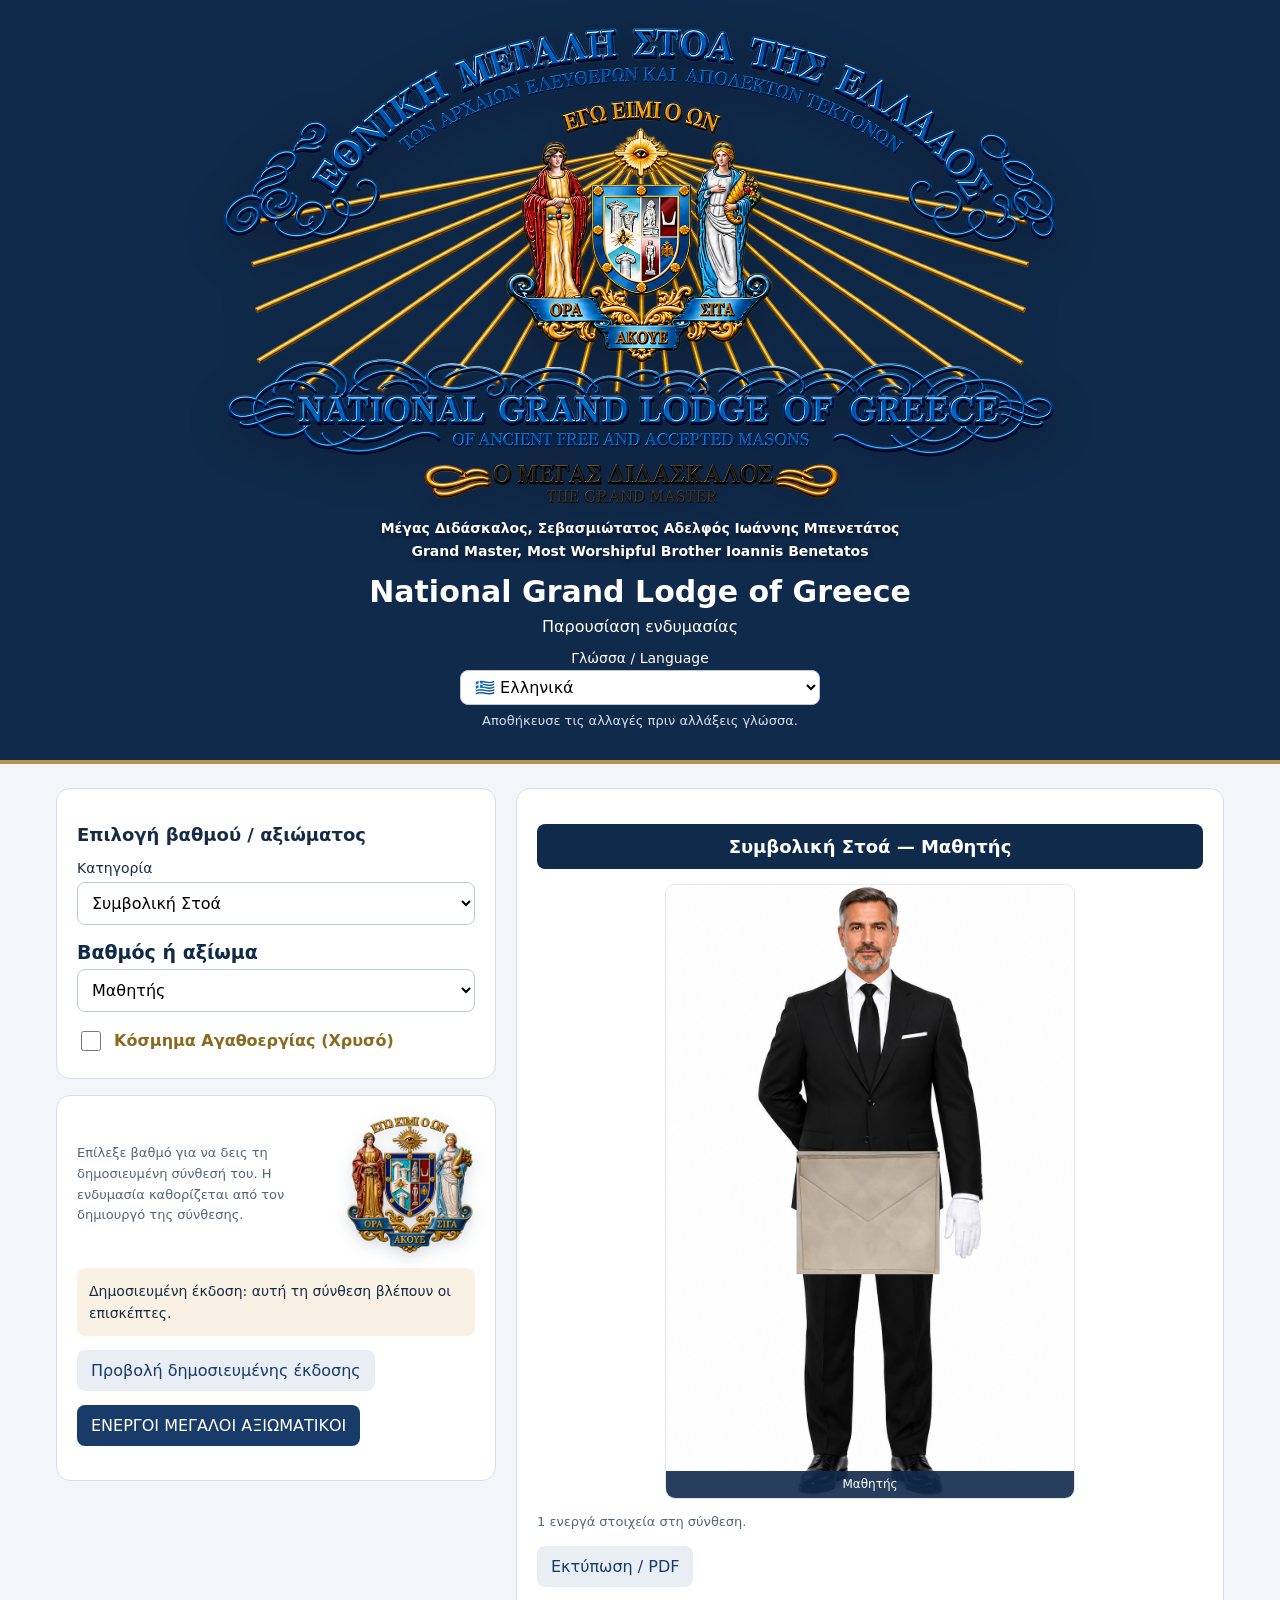
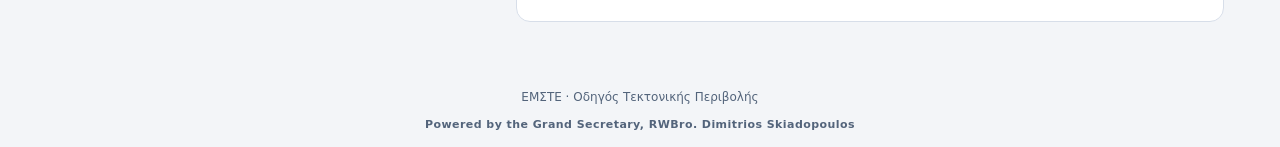
==== index.html @ 33552d4f "Builder: κουμπιά κοσμήματος Αγαθοεργίας πάντα ορατά κάτω από το κουτάκι (Τοποθέτηση στο πέτο · Εφαρμ" ====
<!doctype html><html lang="el"><head><meta charset="utf-8"><meta name="viewport" content="width=device-width,initial-scale=1"><title>NGLG Regalia — Παρουσίαση ενδυμασίας</title><link rel="stylesheet" href="assets/configurator.css?v=20261122-charb2"></head><body data-mode="presentation"><header><img class="brand-hero" src="assets/nglg-3d-header.png" width="1653" height="952" alt="National Grand Lodge of Greece emblem" fetchpriority="high" decoding="async"><div class="grand-master-credit header-credit"><p lang="el">Μέγας Διδάσκαλος, Σεβασμιώτατος Αδελφός Ιωάννης Μπενετάτος</p><p lang="en">Grand Master, Most Worshipful Brother Ioannis Benetatos</p></div><h1>National Grand Lodge of Greece</h1><p>Παρουσίαση ενδυμασίας</p><div class="language-control"><label for="languageSelect">Γλώσσα / Language</label><select id="languageSelect" aria-label="Language"><option value="el">🇬🇷 Ελληνικά</option><option value="en">🇬🇧 English</option></select><p class="small">Αποθήκευσε τις αλλαγές πριν αλλάξεις γλώσσα.</p></div></header><main><div class="controls"><section class="panel"><h2>Επιλογή βαθμού / αξιώματος</h2><label for="category">Κατηγορία</label><select id="category"></select><label for="role">Βαθμός ή αξίωμα</label><select id="role"></select><label class="check charity-check" for="charityJewel"><input type="checkbox" id="charityJewel"> Κόσμημα Αγαθοεργίας (Χρυσό)</label><div id="archWrap" hidden><label for="archRole">Πρόσθετη ιδιότητα στην Ιερά Βασιλική Αψίδα</label><select id="archRole"></select><img class="arch-emblem" src="assets/arch-emblem.svg" width="130" height="130" alt="Σήμα Ιεράς Βασιλικής Αψίδος"><p id="archEligibilityNote" class="small"></p></div></section><section class="panel"><div class="intro-with-emblem"><p class="small">Επίλεξε βαθμό για να δεις τη δημοσιευμένη σύνθεσή του. Η ενδυμασία καθορίζεται από τον δημιουργό της σύνθεσης.</p><img class="intro-emblem" src="assets/nglg-emblem-decorative.png" width="1221" height="1288" alt="" aria-hidden="true" loading="lazy" decoding="async"></div><p id="message" class="notice" role="status" aria-live="polite"></p><button id="toggleSource" class="secondary" hidden>Προβολή δημοσιευμένης έκδοσης</button><div class="toolbar"><a class="button" id="activeGrandOfficers" href="protocol.html">ΕΝΕΡΓΟΙ ΜΕΓΑΛΟΙ ΑΞΙΩΜΑΤΙΚΟΙ</a></div></section></div><section class="panel preview"><h2 id="heading"></h2><div class="stage" id="stage"><img class="base" src="assets/mason.png" alt="Βασική φιγούρα με επίσημη ενδυμασία"><div id="imageTitle" class="image-title"></div></div><p id="compositionStatus" class="small" aria-live="polite"></p><img class="arch-emblem-print" src="assets/arch-emblem.svg" width="110" height="110" alt="Σήμα Ιεράς Βασιλικής Αψίδος"><div class="print-credit" aria-hidden="true"><p class="print-credit-el" lang="el">Ο Μέγας Γραμματεύς, Πανσεβάσμιος Αδελφός Δημήτριος Σκιαδόπουλος</p><p class="print-credit-en" lang="en">The Grand Secretary, Right Worshipful Brother Dimitrios Skiadopoulos</p></div><div class="toolbar"><button id="print" class="secondary">Εκτύπωση / PDF</button></div></section></main><footer><p>ΕΜΣΤΕ · Οδηγός Τεκτονικής Περιβολής</p><p class="powered-by" lang="en">Powered by the Grand Secretary, RWBro. Dimitrios Skiadopoulos</p></footer><script src="assets/i18n.js?v=20261122-charb2"></script><script src="assets/catalog.js?v=20261122-charb2"></script><script src="assets/configurator.js?v=20261122-charb2"></script></body></html>
---- assets/configurator.css ----
*{box-sizing:border-box}body{margin:0;font-family:system-ui,sans-serif;background:#f3f5f8;color:#182b45}header{background:#102a4b;color:white;padding:24px;text-align:center;border-bottom:4px solid #b9944e}h1{font-size:26px;margin:0 0 8px}h2{font-size:18px}header p{margin:0}main{max-width:1200px;margin:24px auto;padding:0 16px;display:grid;grid-template-columns:minmax(280px,440px) 1fr;gap:20px}.panel{background:white;border:1px solid #d7dee9;border-radius:14px;padding:20px;margin-bottom:16px}label{display:block;font-size:14px;margin:14px 0 6px}select,input[type=file],input[type=number]{width:100%;padding:10px;border:1px solid #bdc9d8;border-radius:8px;background:white;font:inherit}input[type=range]{width:100%;min-height:30px}button,.button{display:inline-block;background:#183b69;color:white;padding:11px 14px;border:0;border-radius:8px;cursor:pointer;font:inherit;text-decoration:none}.secondary{background:#e9eef5;color:#183b69}.toolbar{display:flex;gap:8px;flex-wrap:wrap;margin:14px 0}.small{font-size:13px;color:#53647b;line-height:1.6}.preview{position:sticky;top:16px;align-self:start}.stage{position:relative;aspect-ratio:2/3;max-width:410px;margin:auto;background:white;overflow:hidden;border:1px solid #e3e7ed;border-radius:10px}.stage img.base{position:absolute;width:100%;height:100%;object-fit:contain;inset:0}.stage img.layer{position:absolute;height:auto;transform-origin:center;pointer-events:none}#heading{text-align:center;background:#102a4b;color:white;padding:12px;border-radius:8px}.notice{padding:12px;border-radius:8px;background:#f9f2e4;line-height:1.6}#message{min-height:24px;font-size:14px;line-height:1.6}input:focus-visible,button:focus-visible,select:focus-visible,a:focus-visible{outline:3px solid #b9944e;outline-offset:3px}.check{display:flex;gap:10px;align-items:center}footer{text-align:center;font-size:12px;padding:16px;color:#53647b}output{float:right}button:disabled{opacity:.5;cursor:default}@media(max-width:760px){main{grid-template-columns:1fr}.preview{position:static}.stage{max-width:350px}}@media print{header,.controls,footer,.toolbar,#message{display:none}main{display:block}.preview{position:static;border:0}}
.image-title{position:absolute;bottom:0;left:0;right:0;z-index:2;background:rgba(16,42,75,.9);color:white;text-align:center;font-size:12px;line-height:1.4;padding:5px 8px;pointer-events:none}

.officer-upload{padding:12px;border:1px solid #d7dee9;border-radius:10px;margin:12px 0}.officer-upload img{display:block;max-width:110px;max-height:150px;object-fit:contain;margin:8px 0}.officer-upload img[hidden]{display:none}

.upload-values{display:grid;grid-template-columns:1fr 1fr;gap:8px}.upload-values label{font-size:12px}.officer-upload h3{font-size:16px;margin:0 0 8px}.officer-upload img{background:repeating-conic-gradient(#eef0f3 0% 25%,white 0% 50%) 50%/16px 16px}

.language-control{max-width:360px;margin:14px auto 0}.language-control label{margin:0 0 4px}.language-control select{padding:6px 10px}.language-control .small{color:#d6e1ee;margin:6px 0 0}
.grand-master-credit{margin-top:12px;color:#182b45;font-size:14px;font-weight:600;line-height:1.5}.grand-master-credit p{margin:2px 0}
.brand-hero{display:block;width:min(100%,900px);height:clamp(190px,40vw,480px);margin:0 auto 10px;object-fit:contain;filter:drop-shadow(0 10px 20px rgba(0,0,0,.28))}header{padding:clamp(14px,3vw,28px)}header h1{font-size:clamp(22px,3vw,30px)}.intro-with-emblem{display:grid;grid-template-columns:minmax(0,1fr) minmax(92px,130px);gap:16px;align-items:center}.intro-with-emblem>.small{margin:0}.intro-emblem{display:block;width:100%;max-height:138px;object-fit:contain;filter:drop-shadow(0 5px 8px rgba(16,42,75,.18))}.powered-by{margin:14px 0 0;font-size:11px;font-weight:600;letter-spacing:.04em;color:#53647b}@media(max-width:480px){.intro-with-emblem{grid-template-columns:1fr}.intro-emblem{width:96px;justify-self:center}.brand-hero{height:190px}}@media print{.intro-emblem{display:none}}
.header-credit{margin:0 auto 12px;color:white;text-shadow:0 2px 5px rgba(0,0,0,.55)}
.print-credit{display:none}@media print{@page{margin:12mm 14mm 27mm}.print-credit{display:block;position:fixed;right:12mm;bottom:8mm;left:12mm;border-top:1px solid #b9944e;padding-top:4mm;text-align:center;color:#182b45;font-size:10.5pt;font-weight:600;line-height:1.4}.print-credit p{margin:0}.print-credit-en{display:none}html[lang="en"] .print-credit-el{display:none}html[lang="en"] .print-credit-en{display:block}}
.stage img#layer-arm{filter:drop-shadow(0 3px 4px rgba(0,0,0,.35))}
/* Σύνδεσμος από την εφαρμογή (Διάταγμα): όνομα Αδελφού και τίτλος κάτω από τον βαθμό */
.person-line{margin:-4px 0 10px;font-weight:700;color:#1d2f5e;text-align:center}
/* embed=1: μόνο η φιγούρα με τίτλο, για ενσωμάτωση σε άλλη σελίδα */
body.embed>header,body.embed>footer,body.embed .controls,body.embed .toolbar{display:none!important}
body.embed main{display:block;padding:0;margin:0 auto;max-width:640px}
body.embed .panel.preview{box-shadow:none;border:0;margin:0}
/* «Πρόσθετη ιδιότητα στην Ιερά Βασιλική Αψίδα»: μεγαλύτερη και κόκκινη, να ξεχωρίζει */
label[for=archRole]{font-size:19px;font-weight:700;color:#c8102e;margin-top:18px}
/* Σήμα της Ιεράς Βασιλικής Αψίδος (τριπλό Ταυ) κάτω από το πεδίο ΙΒΑ */
.arch-emblem{display:block;width:130px;height:130px;margin:14px auto 6px}
/* Σήμα της Αψίδος στην εκτύπωση / PDF: όταν υπάρχει το πεδίο ΙΒΑ (Συμβολική Στοά — Διδάσκαλος, Σεβάσμιος, Αξιωματικοί) */
.arch-emblem-print{display:none}
@media print{body.arch-on .arch-emblem-print{display:block;width:30mm;height:30mm;margin:4mm auto 0;-webkit-print-color-adjust:exact;print-color-adjust:exact}}
/* embed=1 (σελίδα «Ενδυμασία» του Διατάγματος στην εφαρμογή): το σήμα της Αψίδος φαίνεται και στην οθόνη, κάτω από τη φιγούρα */
body.embed.arch-on .arch-emblem-print{display:block;width:110px;height:110px;margin:12px auto 0}
/* «Χωρίς πρόσθετο κόσμημα ΙΒΑ»: κόκκινο, έντονο (στο πεδίο και στη λίστα) */
#archRole.arch-none{color:#c8102e;font-weight:700}
#archRole option{color:#182b45;font-weight:400}
#archRole option[value=none]{color:#c8102e;font-weight:700}
/* «Βαθμός ή αξίωμα»: μεγαλύτερη, έντονη ετικέτα */
label[for=role]{font-size:19px;font-weight:700;color:#102a4b;margin-top:16px}
/* Κόσμημα Αγαθοεργίας (Χρυσό): επιλογή σε όλες τις κατηγορίες */
.charity-check{margin:16px 0 4px;font-size:16px;font-weight:700;color:#8a6a1f;cursor:pointer}
.charity-check input{width:20px;height:20px;accent-color:#b9944e}
/* Builder: εργαλεία τοποθέτησης του κοσμήματος Αγαθοεργίας, πάντα ορατά κάτω από το κουτάκι */
.charity-tools{display:flex;flex-direction:column;gap:8px;margin:6px 0 10px}
.charity-tools button{width:100%;text-align:left}
#applyCharityAll{background:#b9944e;color:#fff;font-weight:700}
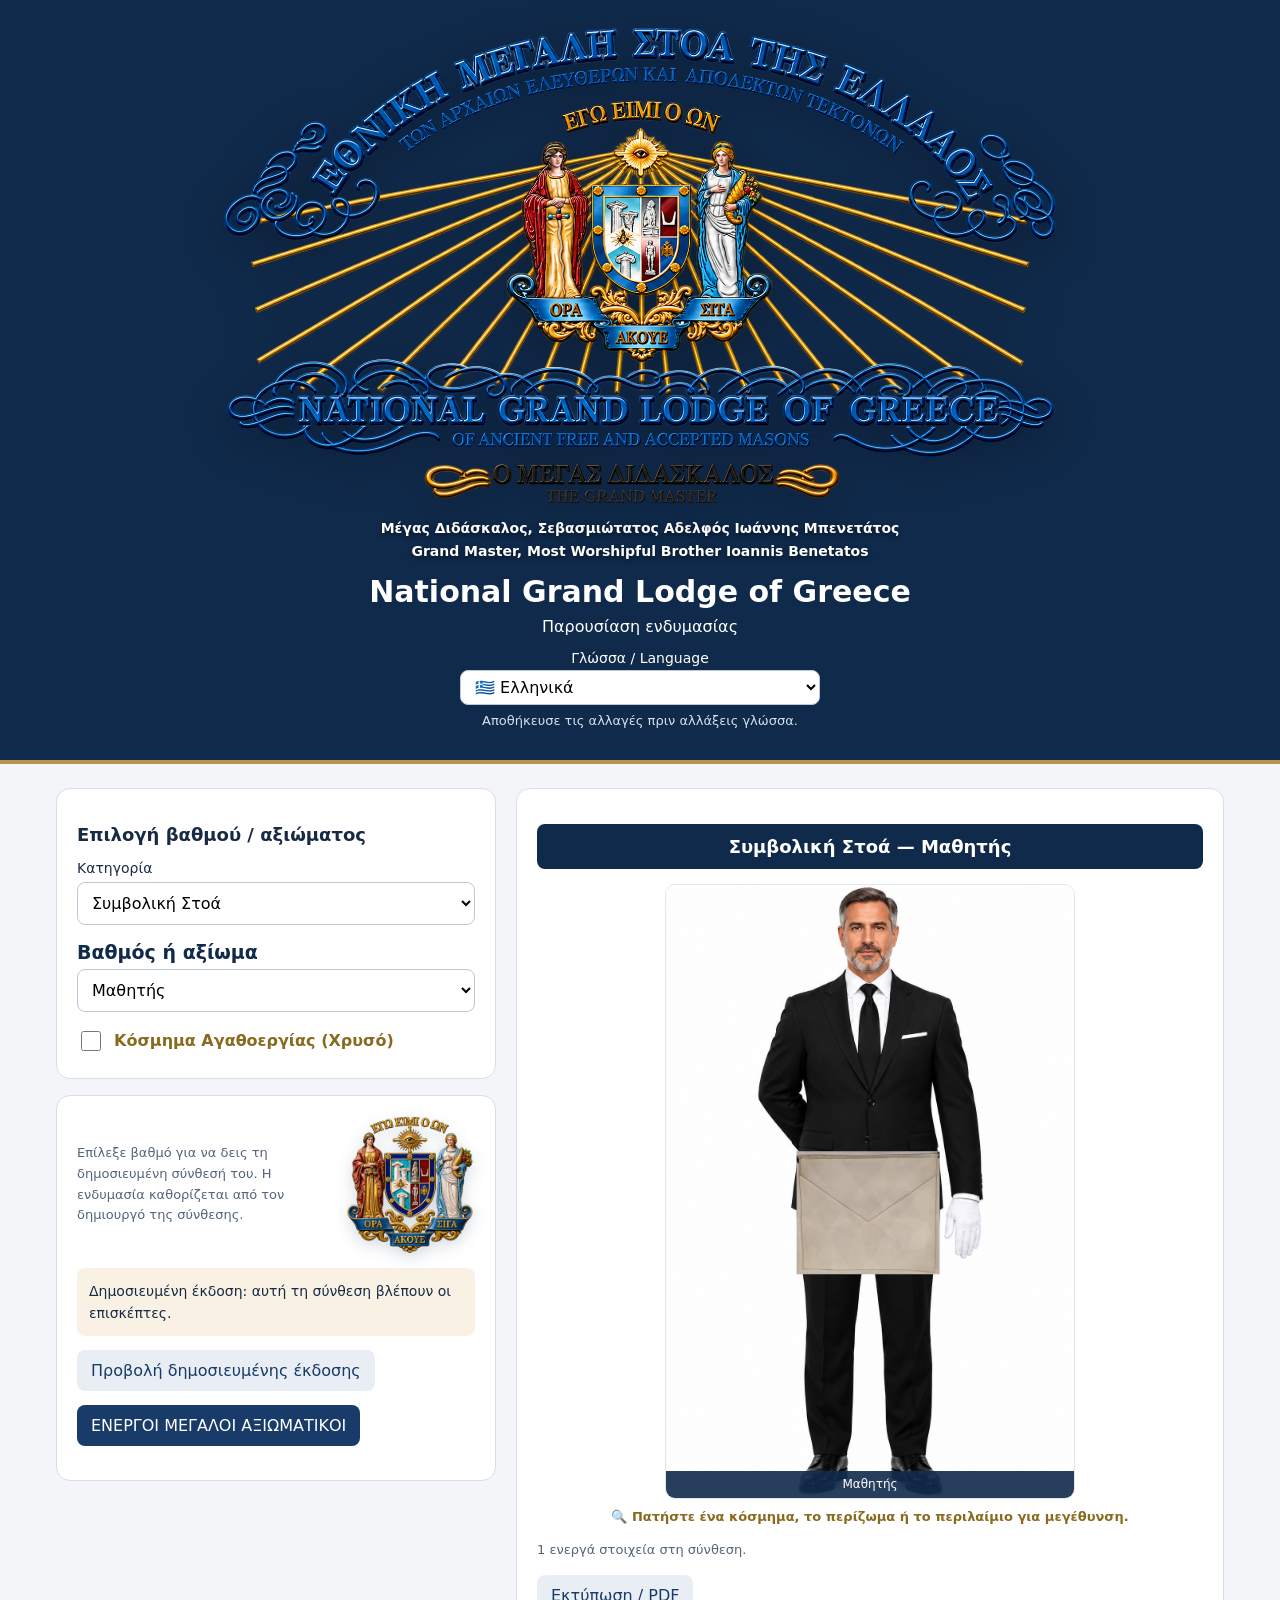
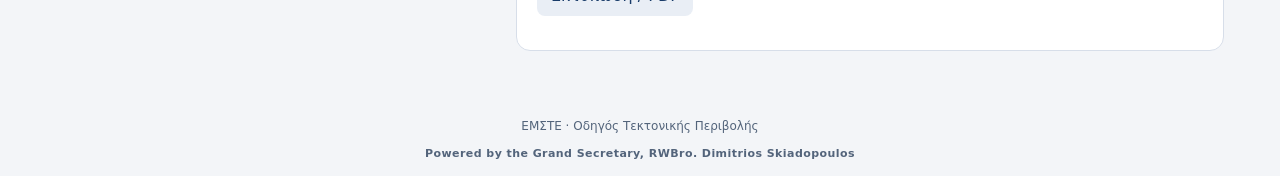
==== commit 9e642ce6: "Παρουσίαση: κλικ σε στοιχείο της φιγούρας → μεγάλη προβολή, προσαρμοσμένη στην οθόνη (περιθώριο 30%)" ====
--- a/index.html
+++ b/index.html
@@ -1 +1 @@
-<!doctype html><html lang="el"><head><meta charset="utf-8"><meta name="viewport" content="width=device-width,initial-scale=1"><title>NGLG Regalia — Παρουσίαση ενδυμασίας</title><link rel="stylesheet" href="assets/configurator.css?v=20261122-charb2"></head><body data-mode="presentation"><header><img class="brand-hero" src="assets/nglg-3d-header.png" width="1653" height="952" alt="National Grand Lodge of Greece emblem" fetchpriority="high" decoding="async"><div class="grand-master-credit header-credit"><p lang="el">Μέγας Διδάσκαλος, Σεβασμιώτατος Αδελφός Ιωάννης Μπενετάτος</p><p lang="en">Grand Master, Most Worshipful Brother Ioannis Benetatos</p></div><h1>National Grand Lodge of Greece</h1><p>Παρουσίαση ενδυμασίας</p><div class="language-control"><label for="languageSelect">Γλώσσα / Language</label><select id="languageSelect" aria-label="Language"><option value="el">🇬🇷 Ελληνικά</option><option value="en">🇬🇧 English</option></select><p class="small">Αποθήκευσε τις αλλαγές πριν αλλάξεις γλώσσα.</p></div></header><main><div class="controls"><section class="panel"><h2>Επιλογή βαθμού / αξιώματος</h2><label for="category">Κατηγορία</label><select id="category"></select><label for="role">Βαθμός ή αξίωμα</label><select id="role"></select><label class="check charity-check" for="charityJewel"><input type="checkbox" id="charityJewel"> Κόσμημα Αγαθοεργίας (Χρυσό)</label><div id="archWrap" hidden><label for="archRole">Πρόσθετη ιδιότητα στην Ιερά Βασιλική Αψίδα</label><select id="archRole"></select><img class="arch-emblem" src="assets/arch-emblem.svg" width="130" height="130" alt="Σήμα Ιεράς Βασιλικής Αψίδος"><p id="archEligibilityNote" class="small"></p></div></section><section class="panel"><div class="intro-with-emblem"><p class="small">Επίλεξε βαθμό για να δεις τη δημοσιευμένη σύνθεσή του. Η ενδυμασία καθορίζεται από τον δημιουργό της σύνθεσης.</p><img class="intro-emblem" src="assets/nglg-emblem-decorative.png" width="1221" height="1288" alt="" aria-hidden="true" loading="lazy" decoding="async"></div><p id="message" class="notice" role="status" aria-live="polite"></p><button id="toggleSource" class="secondary" hidden>Προβολή δημοσιευμένης έκδοσης</button><div class="toolbar"><a class="button" id="activeGrandOfficers" href="protocol.html">ΕΝΕΡΓΟΙ ΜΕΓΑΛΟΙ ΑΞΙΩΜΑΤΙΚΟΙ</a></div></section></div><section class="panel preview"><h2 id="heading"></h2><div class="stage" id="stage"><img class="base" src="assets/mason.png" alt="Βασική φιγούρα με επίσημη ενδυμασία"><div id="imageTitle" class="image-title"></div></div><p id="compositionStatus" class="small" aria-live="polite"></p><img class="arch-emblem-print" src="assets/arch-emblem.svg" width="110" height="110" alt="Σήμα Ιεράς Βασιλικής Αψίδος"><div class="print-credit" aria-hidden="true"><p class="print-credit-el" lang="el">Ο Μέγας Γραμματεύς, Πανσεβάσμιος Αδελφός Δημήτριος Σκιαδόπουλος</p><p class="print-credit-en" lang="en">The Grand Secretary, Right Worshipful Brother Dimitrios Skiadopoulos</p></div><div class="toolbar"><button id="print" class="secondary">Εκτύπωση / PDF</button></div></section></main><footer><p>ΕΜΣΤΕ · Οδηγός Τεκτονικής Περιβολής</p><p class="powered-by" lang="en">Powered by the Grand Secretary, RWBro. Dimitrios Skiadopoulos</p></footer><script src="assets/i18n.js?v=20261122-charb2"></script><script src="assets/catalog.js?v=20261122-charb2"></script><script src="assets/configurator.js?v=20261122-charb2"></script></body></html>
+<!doctype html><html lang="el"><head><meta charset="utf-8"><meta name="viewport" content="width=device-width,initial-scale=1"><title>NGLG Regalia — Παρουσίαση ενδυμασίας</title><link rel="stylesheet" href="assets/configurator.css?v=20261122-zoom1"></head><body data-mode="presentation"><header><img class="brand-hero" src="assets/nglg-3d-header.png" width="1653" height="952" alt="National Grand Lodge of Greece emblem" fetchpriority="high" decoding="async"><div class="grand-master-credit header-credit"><p lang="el">Μέγας Διδάσκαλος, Σεβασμιώτατος Αδελφός Ιωάννης Μπενετάτος</p><p lang="en">Grand Master, Most Worshipful Brother Ioannis Benetatos</p></div><h1>National Grand Lodge of Greece</h1><p>Παρουσίαση ενδυμασίας</p><div class="language-control"><label for="languageSelect">Γλώσσα / Language</label><select id="languageSelect" aria-label="Language"><option value="el">🇬🇷 Ελληνικά</option><option value="en">🇬🇧 English</option></select><p class="small">Αποθήκευσε τις αλλαγές πριν αλλάξεις γλώσσα.</p></div></header><main><div class="controls"><section class="panel"><h2>Επιλογή βαθμού / αξιώματος</h2><label for="category">Κατηγορία</label><select id="category"></select><label for="role">Βαθμός ή αξίωμα</label><select id="role"></select><label class="check charity-check" for="charityJewel"><input type="checkbox" id="charityJewel"> Κόσμημα Αγαθοεργίας (Χρυσό)</label><div id="archWrap" hidden><label for="archRole">Πρόσθετη ιδιότητα στην Ιερά Βασιλική Αψίδα</label><select id="archRole"></select><img class="arch-emblem" src="assets/arch-emblem.svg" width="130" height="130" alt="Σήμα Ιεράς Βασιλικής Αψίδος"><p id="archEligibilityNote" class="small"></p></div></section><section class="panel"><div class="intro-with-emblem"><p class="small">Επίλεξε βαθμό για να δεις τη δημοσιευμένη σύνθεσή του. Η ενδυμασία καθορίζεται από τον δημιουργό της σύνθεσης.</p><img class="intro-emblem" src="assets/nglg-emblem-decorative.png" width="1221" height="1288" alt="" aria-hidden="true" loading="lazy" decoding="async"></div><p id="message" class="notice" role="status" aria-live="polite"></p><button id="toggleSource" class="secondary" hidden>Προβολή δημοσιευμένης έκδοσης</button><div class="toolbar"><a class="button" id="activeGrandOfficers" href="protocol.html">ΕΝΕΡΓΟΙ ΜΕΓΑΛΟΙ ΑΞΙΩΜΑΤΙΚΟΙ</a></div></section></div><section class="panel preview"><h2 id="heading"></h2><div class="stage" id="stage"><img class="base" src="assets/mason.png" alt="Βασική φιγούρα με επίσημη ενδυμασία"><div id="imageTitle" class="image-title"></div></div><p class="small detail-hint">🔍 Πατήστε ένα κόσμημα, το περίζωμα ή το περιλαίμιο για μεγέθυνση.</p><p id="compositionStatus" class="small" aria-live="polite"></p><img class="arch-emblem-print" src="assets/arch-emblem.svg" width="110" height="110" alt="Σήμα Ιεράς Βασιλικής Αψίδος"><div class="print-credit" aria-hidden="true"><p class="print-credit-el" lang="el">Ο Μέγας Γραμματεύς, Πανσεβάσμιος Αδελφός Δημήτριος Σκιαδόπουλος</p><p class="print-credit-en" lang="en">The Grand Secretary, Right Worshipful Brother Dimitrios Skiadopoulos</p></div><div class="toolbar"><button id="print" class="secondary">Εκτύπωση / PDF</button></div></section></main><footer><p>ΕΜΣΤΕ · Οδηγός Τεκτονικής Περιβολής</p><p class="powered-by" lang="en">Powered by the Grand Secretary, RWBro. Dimitrios Skiadopoulos</p></footer><script src="assets/i18n.js?v=20261122-zoom1"></script><script src="assets/catalog.js?v=20261122-zoom1"></script><script src="assets/configurator.js?v=20261122-zoom1"></script></body></html>
--- a/assets/configurator.css
+++ b/assets/configurator.css
@@ -39,3 +39,17 @@
 .charity-tools{display:flex;flex-direction:column;gap:8px;margin:6px 0 10px}
 .charity-tools button{width:100%;text-align:left}
 #applyCharityAll{background:#b9944e;color:#fff;font-weight:700}
+/* Προβολή λεπτομέρειας (Παρουσίαση): το στοιχείο μεγάλο, προσαρμοσμένο στην οθόνη με περιθώριο 30% */
+.detail-view{position:fixed;inset:0;z-index:1000;background:rgba(16,42,75,.86);display:flex;align-items:center;justify-content:center;padding:15vh 15vw;cursor:zoom-out;animation:dvIn .18s ease-out}
+.detail-view[hidden]{display:none}
+.detail-view figure{margin:0;display:flex;flex-direction:column;align-items:center;gap:12px;max-width:70vw;max-height:70vh}
+.detail-view img{max-width:70vw;max-height:calc(70vh - 40px);width:auto;height:auto;object-fit:contain;background:#fff;border-radius:12px;padding:3vmin;box-shadow:0 20px 60px rgba(0,0,0,.45)}
+.detail-view figcaption{color:#fff;font-weight:700;text-align:center;font-size:clamp(14px,2.2vmin,20px)}
+.detail-close{position:fixed;top:14px;right:14px;width:46px;height:46px;border-radius:50%;background:#fff;color:#102a4b;font-size:22px;padding:0;line-height:46px;box-shadow:0 4px 14px rgba(0,0,0,.3)}
+body.detail-open{overflow:hidden}
+.stage.detail-zoomable{touch-action:manipulation}
+@keyframes dvIn{from{opacity:0;transform:scale(.97)}to{opacity:1;transform:none}}
+@media (max-width:760px){.detail-view{padding:15vh 15vw}}
+@media print{.detail-view{display:none!important}}
+.detail-hint{text-align:center;color:#8a6a1f;font-weight:600;margin:8px 0 0}
+@media print{.detail-hint{display:none}}
